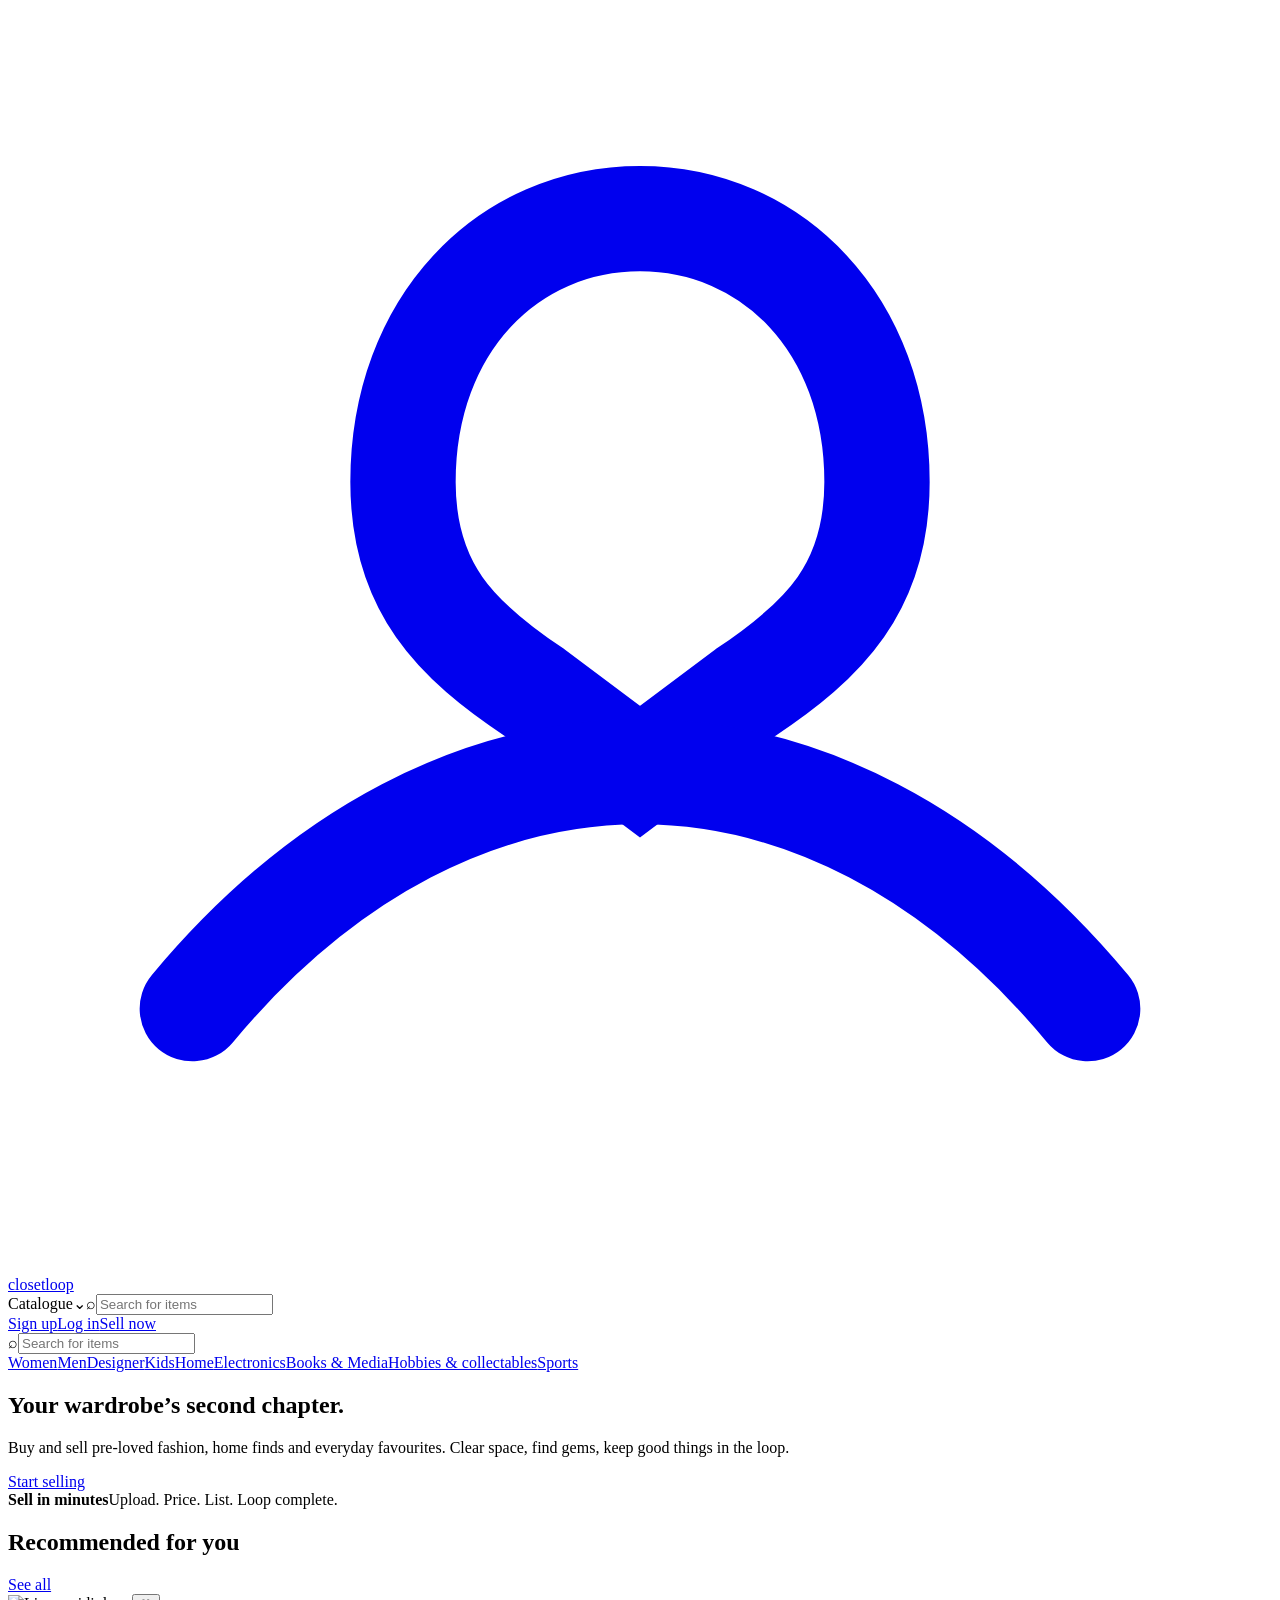
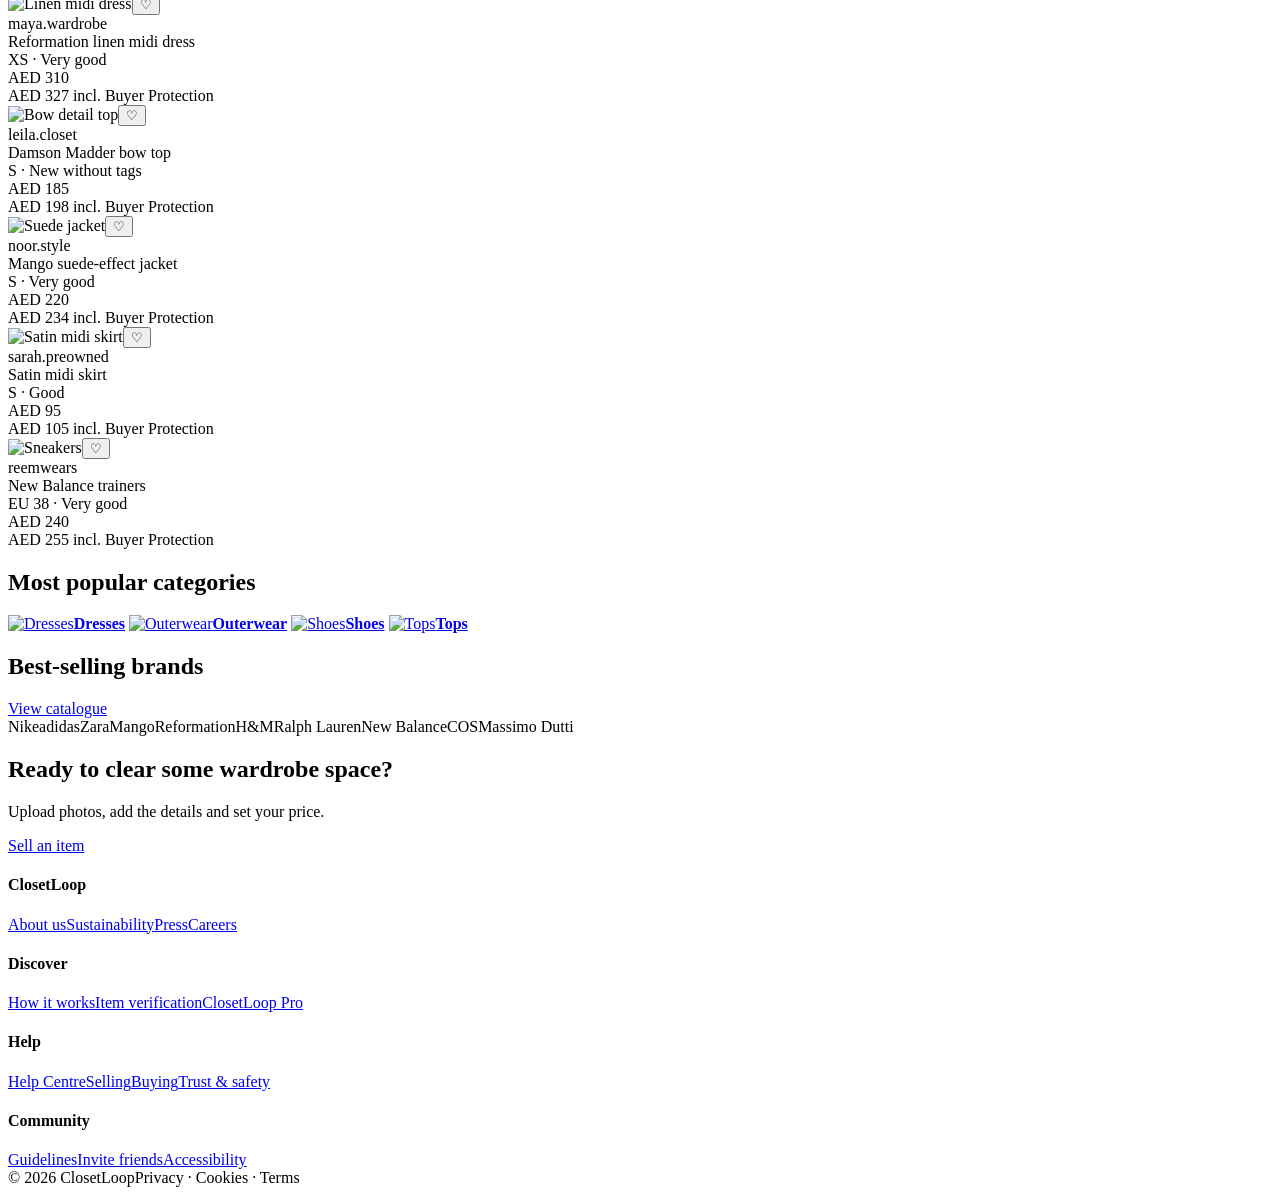
==== webflow-import/index.html @ e15eeddb "Add Webflow-safe ClosetLoop import page" ====
<!doctype html>
<html lang="en">
<head>
<meta charset="utf-8">
<meta name="viewport" content="width=device-width, initial-scale=1">
<title>ClosetLoop Webflow Import</title>
<meta name="website-importer-verification" content="ZmUzOWQ2ZWUtMTJlYS00MTYyLWE3YzYtZjU0NTRlMmYxZjZl">
<link rel="stylesheet" href="styles.css">
</head>
<body>
<header class="topbar">
  <div class="wrap header">
    <a class="logo" href="#top" aria-label="ClosetLoop home">
      <svg viewBox="0 0 48 48" aria-hidden="true"><path d="M15 18c0-6 4-10 9-10s9 4 9 10c0 4-2 6-5 8l-4 3-4-3c-3-2-5-4-5-8Z" fill="none" stroke="currentColor" stroke-width="4" stroke-linecap="round"/><path d="M7 38c5-6 11-9 17-9s12 3 17 9" fill="none" stroke="currentColor" stroke-width="4" stroke-linecap="round"/></svg>
      <span>closetloop</span>
    </a>
    <div class="search"><span class="scope">Catalogue⌄</span><span>⌕</span><input placeholder="Search for items"></div>
    <div class="actions"><a class="btn" href="#">Sign up</a><a class="btn" href="#">Log in</a><a class="btn primary" href="#sell">Sell now</a></div>
  </div>
  <div class="mobile-search wrap"><div class="search"><span>⌕</span><input placeholder="Search for items"></div></div>
</header>
<nav class="catbar"><div class="wrap cats"><a href="#products">Women</a><a href="#products">Men</a><a href="#products">Designer</a><a href="#products">Kids</a><a href="#products">Home</a><a href="#products">Electronics</a><a href="#products">Books & Media</a><a href="#products">Hobbies & collectables</a><a href="#products">Sports</a></div></nav>

<main id="top">
<section class="hero">
  <div class="hero-grid">
    <div class="hero-copy">
      <h1>Your wardrobe’s second chapter.</h1>
      <p>Buy and sell pre-loved fashion, home finds and everyday favourites. Clear space, find gems, keep good things in the loop.</p>
      <a class="btn primary hero-btn" href="#sell">Start selling</a>
    </div>
    <div class="hero-image"><div class="hero-badge"><b>Sell in minutes</b><span>Upload. Price. List. Loop complete.</span></div></div>
  </div>
</section>

<section class="wrap section" id="products">
  <div class="section-head"><h2>Recommended for you</h2><a href="#">See all</a></div>
  <div class="product-grid">
    <article class="product"><div class="photo-wrap"><img src="https://images.unsplash.com/photo-1496747611176-843222e1e57c?auto=format&fit=crop&w=900&q=82" alt="Linen midi dress"><button class="heart">♡</button></div><div class="pinfo"><div class="seller">maya.wardrobe</div><div class="brand">Reformation linen midi dress</div><div class="detail">XS · Very good</div><div class="price">AED 310</div><div class="incl">AED 327 incl. Buyer Protection</div></div></article>
    <article class="product"><div class="photo-wrap"><img src="https://images.unsplash.com/photo-1521572163474-6864f9cf17ab?auto=format&fit=crop&w=900&q=82" alt="Bow detail top"><button class="heart">♡</button></div><div class="pinfo"><div class="seller">leila.closet</div><div class="brand">Damson Madder bow top</div><div class="detail">S · New without tags</div><div class="price">AED 185</div><div class="incl">AED 198 incl. Buyer Protection</div></div></article>
    <article class="product"><div class="photo-wrap"><img src="https://images.unsplash.com/photo-1539109136881-3be0616acf4b?auto=format&fit=crop&w=900&q=82" alt="Suede jacket"><button class="heart">♡</button></div><div class="pinfo"><div class="seller">noor.style</div><div class="brand">Mango suede-effect jacket</div><div class="detail">S · Very good</div><div class="price">AED 220</div><div class="incl">AED 234 incl. Buyer Protection</div></div></article>
    <article class="product"><div class="photo-wrap"><img src="https://images.unsplash.com/photo-1583496661160-fb5886a13d27?auto=format&fit=crop&w=900&q=82" alt="Satin midi skirt"><button class="heart">♡</button></div><div class="pinfo"><div class="seller">sarah.preowned</div><div class="brand">Satin midi skirt</div><div class="detail">S · Good</div><div class="price">AED 95</div><div class="incl">AED 105 incl. Buyer Protection</div></div></article>
    <article class="product"><div class="photo-wrap"><img src="https://images.unsplash.com/photo-1542291026-7eec264c27ff?auto=format&fit=crop&w=900&q=82" alt="Sneakers"><button class="heart">♡</button></div><div class="pinfo"><div class="seller">reemwears</div><div class="brand">New Balance trainers</div><div class="detail">EU 38 · Very good</div><div class="price">AED 240</div><div class="incl">AED 255 incl. Buyer Protection</div></div></article>
  </div>
</section>

<section class="discovery"><div class="wrap section"><div class="section-head"><h2>Most popular categories</h2></div><div class="category-grid">
  <a class="category-card" href="#"><img src="https://images.unsplash.com/photo-1496747611176-843222e1e57c?auto=format&fit=crop&w=900&q=80" alt="Dresses"><b>Dresses</b></a>
  <a class="category-card" href="#"><img src="https://images.unsplash.com/photo-1539109136881-3be0616acf4b?auto=format&fit=crop&w=900&q=80" alt="Outerwear"><b>Outerwear</b></a>
  <a class="category-card" href="#"><img src="https://images.unsplash.com/photo-1542291026-7eec264c27ff?auto=format&fit=crop&w=900&q=80" alt="Shoes"><b>Shoes</b></a>
  <a class="category-card" href="#"><img src="https://images.unsplash.com/photo-1521572163474-6864f9cf17ab?auto=format&fit=crop&w=900&q=80" alt="Tops"><b>Tops</b></a>
</div></div></section>

<section class="wrap section brands"><div class="section-head"><h2>Best-selling brands</h2><a href="#">View catalogue</a></div><div class="brand-chips"><span>Nike</span><span>adidas</span><span>Zara</span><span>Mango</span><span>Reformation</span><span>H&M</span><span>Ralph Lauren</span><span>New Balance</span><span>COS</span><span>Massimo Dutti</span></div></section>

<section class="sell-banner" id="sell"><div class="wrap sell-inner"><div><h2>Ready to clear some wardrobe space?</h2><p>Upload photos, add the details and set your price.</p></div><a class="btn light" href="#">Sell an item</a></div></section>
</main>

<footer class="footer"><div class="wrap"><div class="footer-grid"><div><h4>ClosetLoop</h4><a href="#">About us</a><a href="#">Sustainability</a><a href="#">Press</a><a href="#">Careers</a></div><div><h4>Discover</h4><a href="#">How it works</a><a href="#">Item verification</a><a href="#">ClosetLoop Pro</a></div><div><h4>Help</h4><a href="#">Help Centre</a><a href="#">Selling</a><a href="#">Buying</a><a href="#">Trust & safety</a></div><div><h4>Community</h4><a href="#">Guidelines</a><a href="#">Invite friends</a><a href="#">Accessibility</a></div></div><div class="copyright"><span>© 2026 ClosetLoop</span><span>Privacy · Cookies · Terms</span></div></div></footer>
</body>
</html>
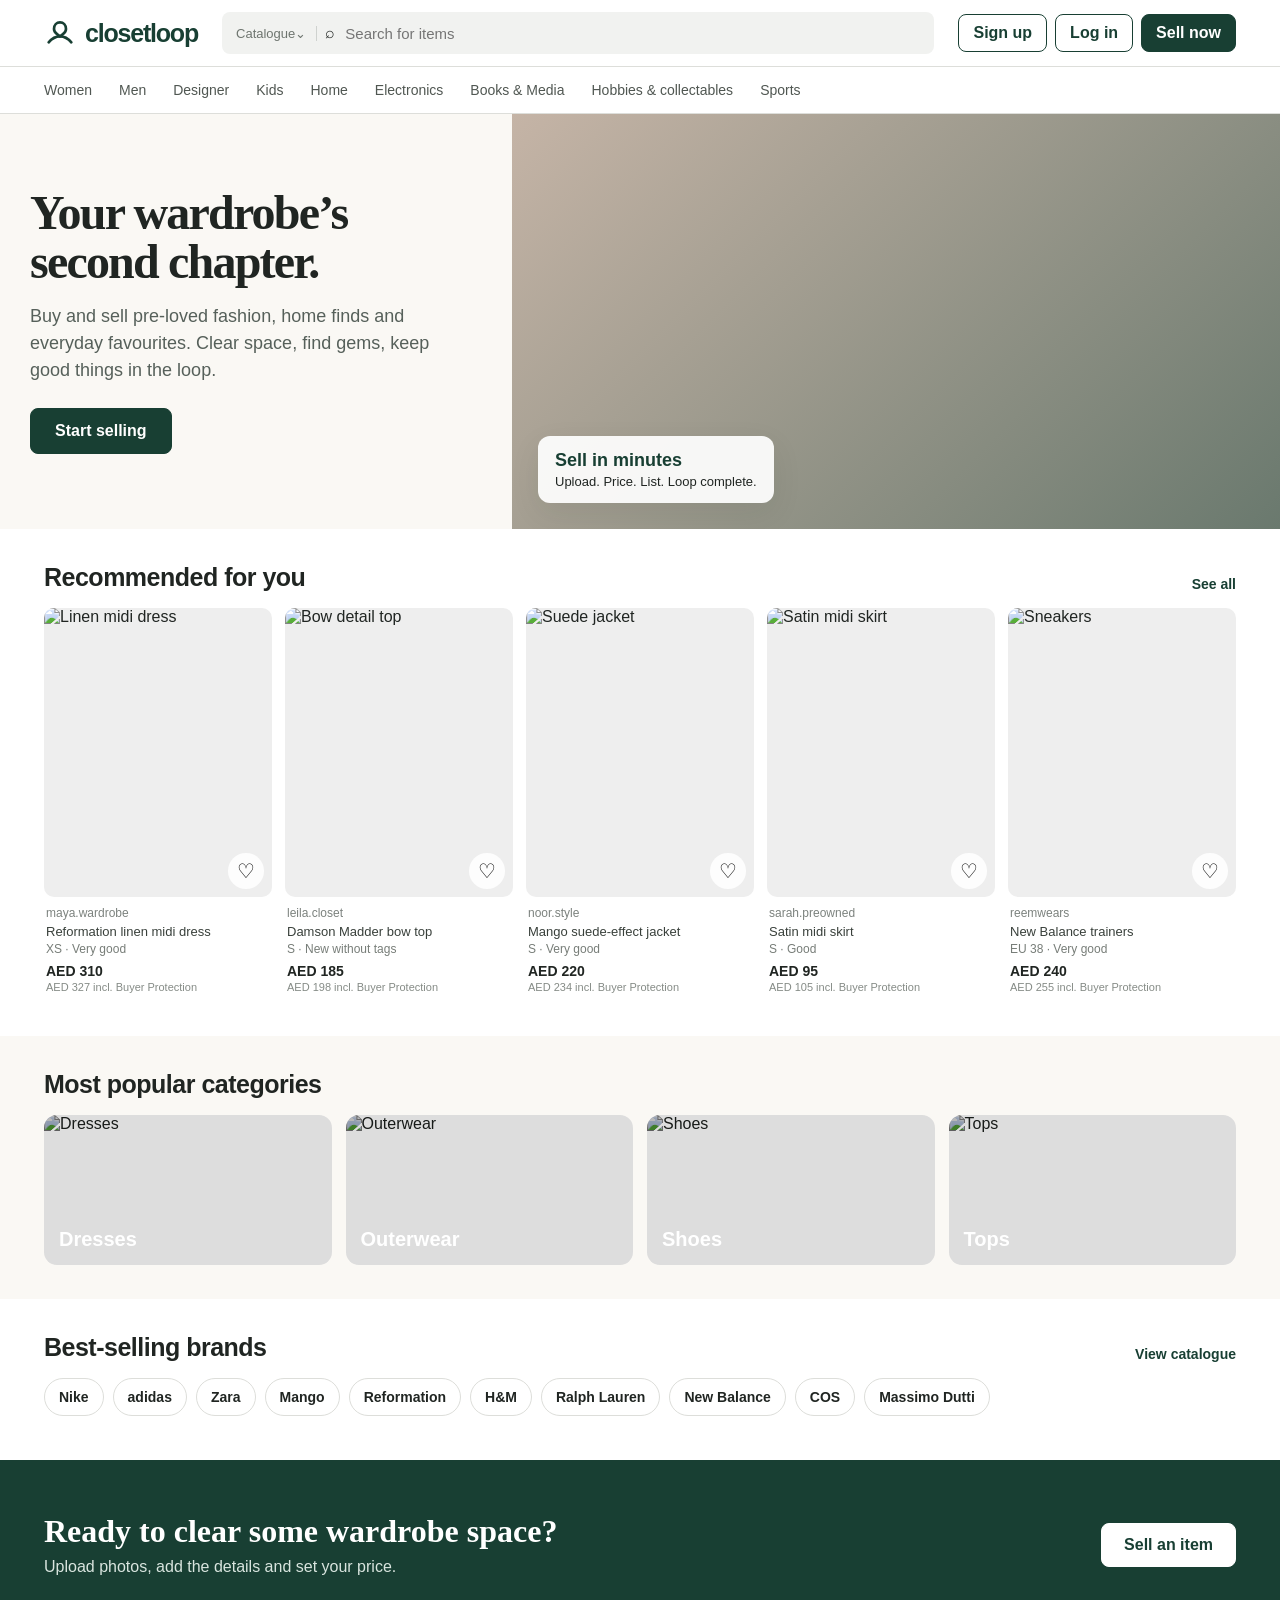
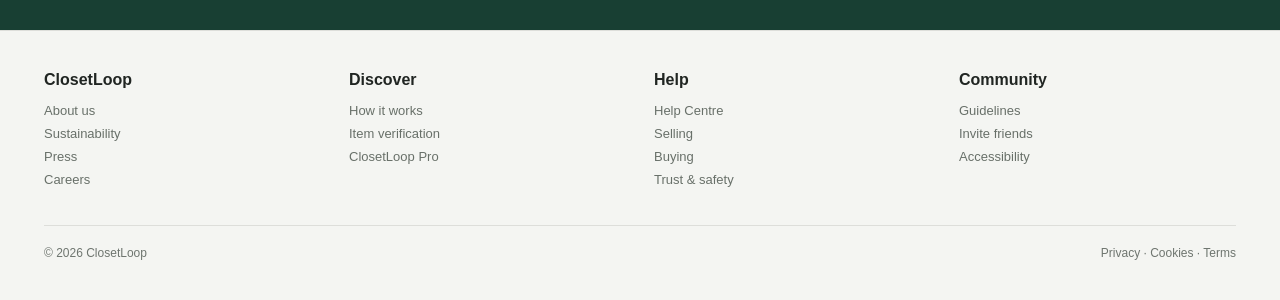
==== commit 2d2787dc: "Inline ClosetLoop styles for reliable Webflow import" ====
--- a/webflow-import/index.html
+++ b/webflow-import/index.html
@@ -5,7 +5,9 @@
 <meta name="viewport" content="width=device-width, initial-scale=1">
 <title>ClosetLoop Webflow Import</title>
 <meta name="website-importer-verification" content="ZmUzOWQ2ZWUtMTJlYS00MTYyLWE3YzYtZjU0NTRlMmYxZjZl">
-<link rel="stylesheet" href="styles.css">
+<style>
+:root{--green:#183f33;--green2:#245a49;--cream:#faf8f4;--ink:#202522;--muted:#6e756f;--line:#dddeda;--blush:#ead7d1;--max:1240px}*{box-sizing:border-box}html{scroll-behavior:smooth}body{margin:0;font-family:Inter,ui-sans-serif,-apple-system,BlinkMacSystemFont,"Segoe UI",sans-serif;color:var(--ink);background:#fff}a{text-decoration:none;color:inherit}button,input{font:inherit}.wrap{max-width:var(--max);margin:auto;padding:0 24px}.topbar{position:sticky;top:0;z-index:30;background:rgba(255,255,255,.97);border-bottom:1px solid var(--line);backdrop-filter:blur(10px)}.header{height:66px;display:grid;grid-template-columns:auto minmax(280px,1fr) auto;gap:24px;align-items:center}.logo{display:flex;align-items:center;gap:9px;color:var(--green);font-weight:900;font-size:25px;letter-spacing:-1.2px}.logo svg{width:32px;height:32px}.search{height:42px;border-radius:8px;background:#f1f2f0;display:flex;align-items:center;padding:0 14px;gap:8px}.search input{width:100%;border:0;background:transparent;outline:0;font-size:15px}.scope{font-size:13px;color:var(--muted);border-right:1px solid #cfd2cf;padding-right:10px}.actions{display:flex;gap:8px}.btn{display:inline-flex;align-items:center;justify-content:center;border:1px solid var(--green);border-radius:8px;background:#fff;color:var(--green);height:38px;padding:0 14px;font-weight:750}.btn.primary{background:var(--green);color:#fff}.btn.primary:hover{background:var(--green2)}.catbar{border-bottom:1px solid var(--line);background:#fff}.cats{height:46px;display:flex;gap:27px;align-items:center;overflow:auto;white-space:nowrap;color:#505752;font-size:14px}.hero{background:var(--cream);min-height:415px;overflow:hidden}.hero-grid{max-width:1500px;margin:auto;display:grid;grid-template-columns:minmax(360px,.9fr) minmax(520px,1.35fr);min-height:415px}.hero-copy{padding:70px max(30px,calc((100vw - 1240px)/2));padding-right:55px;display:flex;flex-direction:column;justify-content:center}.hero h1{font-family:Georgia,serif;font-size:48px;line-height:1.02;margin:0 0 16px;letter-spacing:-1.8px}.hero p{font-size:18px;color:#56605a;margin:0 0 24px;max-width:470px;line-height:1.5}.hero-btn{width:max-content;height:46px;padding:0 24px}.hero-image{position:relative;background:linear-gradient(135deg,#c5b4a6,#6a796e);min-height:415px;overflow:hidden}.hero-image:before{content:"";position:absolute;inset:0;background:url('https://images.unsplash.com/photo-1483985988355-763728e1935b?auto=format&fit=crop&w=1600&q=82') center/cover;mix-blend-mode:multiply;opacity:.92}.hero-badge{position:absolute;left:26px;bottom:26px;background:rgba(255,255,255,.92);padding:14px 17px;border-radius:12px;box-shadow:0 10px 30px rgba(21,38,31,.08);font-size:13px;display:flex;flex-direction:column;gap:3px}.hero-badge b{font-size:18px;color:var(--green)}.section{padding-top:34px;padding-bottom:34px}.section-head{display:flex;justify-content:space-between;align-items:end;margin-bottom:16px}.section-head h2{font-size:25px;margin:0;letter-spacing:-.5px}.section-head a{color:var(--green);font-weight:800;font-size:14px}.product-grid{display:grid;grid-template-columns:repeat(5,1fr);gap:13px}.product{min-width:0}.photo-wrap{aspect-ratio:.79;border-radius:10px;overflow:hidden;background:#eee;position:relative}.photo-wrap img{width:100%;height:100%;object-fit:cover;display:block}.heart{position:absolute;right:8px;bottom:8px;width:36px;height:36px;border-radius:50%;border:0;background:rgba(255,255,255,.9);font-size:20px}.pinfo{padding:9px 2px}.seller{font-size:12px;color:#7c827e;margin-bottom:4px}.brand{font-size:13px;color:#39403b;white-space:nowrap;overflow:hidden;text-overflow:ellipsis}.detail{font-size:12px;color:#777d78;margin-top:3px}.price{font-size:14px;font-weight:850;margin-top:7px}.incl{font-size:11px;color:#858b86;margin-top:2px}.discovery{background:var(--cream)}.category-grid{display:grid;grid-template-columns:repeat(4,1fr);gap:14px}.category-card{height:150px;border-radius:13px;overflow:hidden;position:relative;background:#ddd}.category-card img{width:100%;height:100%;object-fit:cover;filter:brightness(.72)}.category-card b{position:absolute;left:15px;bottom:14px;color:#fff;font-size:20px}.brand-chips{display:flex;flex-wrap:wrap;gap:9px}.brand-chips span{border:1px solid var(--line);border-radius:999px;padding:10px 14px;background:#fff;font-weight:650;font-size:14px}.sell-banner{background:var(--green);color:#fff;margin-top:10px}.sell-inner{min-height:170px;display:flex;align-items:center;justify-content:space-between;gap:20px}.sell-inner h2{font-family:Georgia,serif;font-size:32px;margin:0 0 8px}.sell-inner p{margin:0;color:#d9e5df}.btn.light{border-color:#fff;background:#fff;color:var(--green);height:44px;padding:0 22px}.footer{background:#f4f5f2;border-top:1px solid var(--line);padding:40px 0}.footer-grid{display:grid;grid-template-columns:repeat(4,1fr);gap:28px}.footer h4{margin:0 0 14px}.footer a{display:block;margin:8px 0;color:#687069;font-size:13px}.copyright{border-top:1px solid var(--line);margin-top:30px;padding-top:20px;font-size:12px;color:var(--muted);display:flex;justify-content:space-between}.mobile-search{display:none}@media(max-width:1000px){.product-grid{grid-template-columns:repeat(4,1fr)}.hero-grid{grid-template-columns:1fr 1fr}.header{grid-template-columns:auto 1fr auto}.actions .btn:first-child{display:none}}@media(max-width:760px){.wrap{padding-left:14px;padding-right:14px}.header{height:58px;grid-template-columns:1fr auto;gap:10px}.header>.search{display:none}.logo{font-size:22px}.actions .btn:not(.primary){display:none}.actions .primary{height:36px}.mobile-search{display:block;padding-top:9px;padding-bottom:9px;border-top:1px solid #f2f2f0}.cats{height:42px;gap:20px}.hero-grid{grid-template-columns:1fr}.hero-copy{padding:40px 20px}.hero h1{font-size:38px}.hero-image{min-height:260px}.product-grid{grid-template-columns:repeat(2,1fr);gap:10px}.category-grid{grid-template-columns:1fr 1fr}.footer-grid{grid-template-columns:1fr 1fr}.sell-inner{align-items:flex-start;flex-direction:column;justify-content:center;padding-top:28px;padding-bottom:28px}.copyright{gap:12px;flex-direction:column}}
+</style>
 </head>
 <body>
 <header class="topbar">
